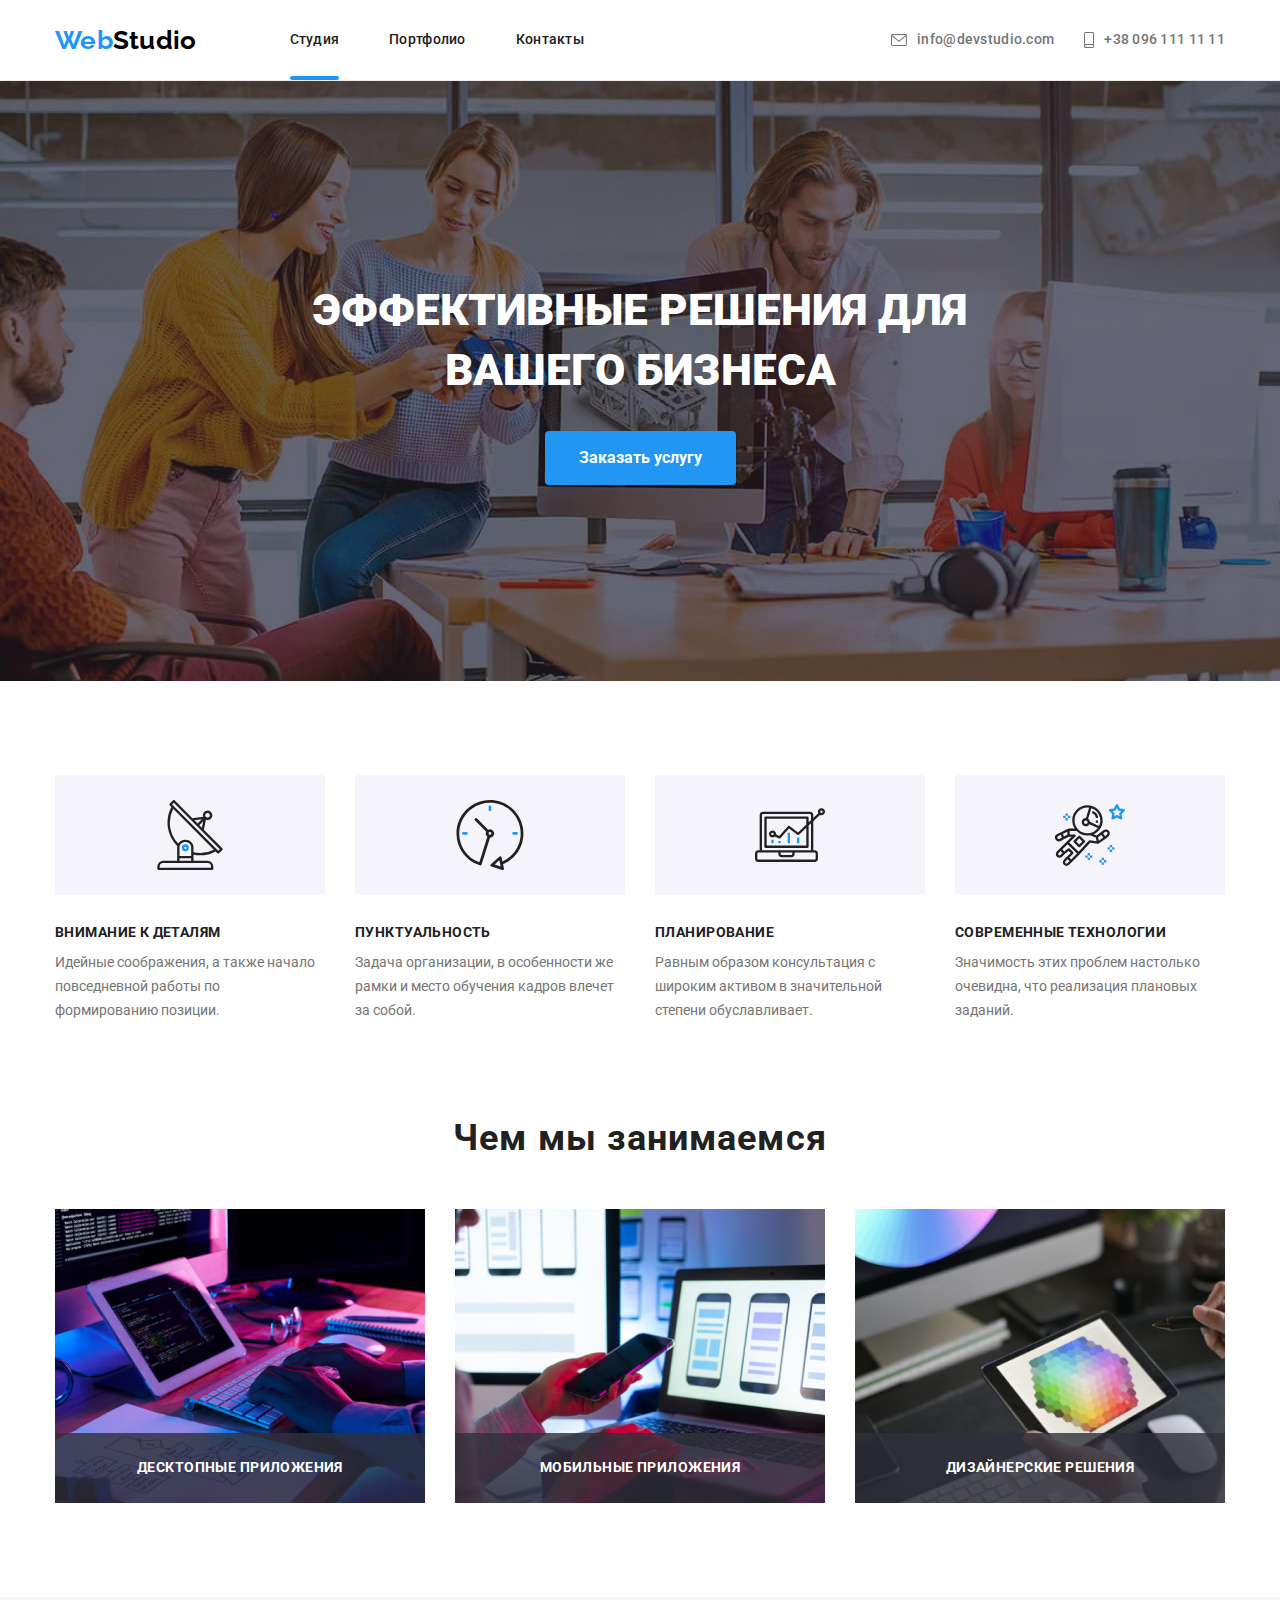
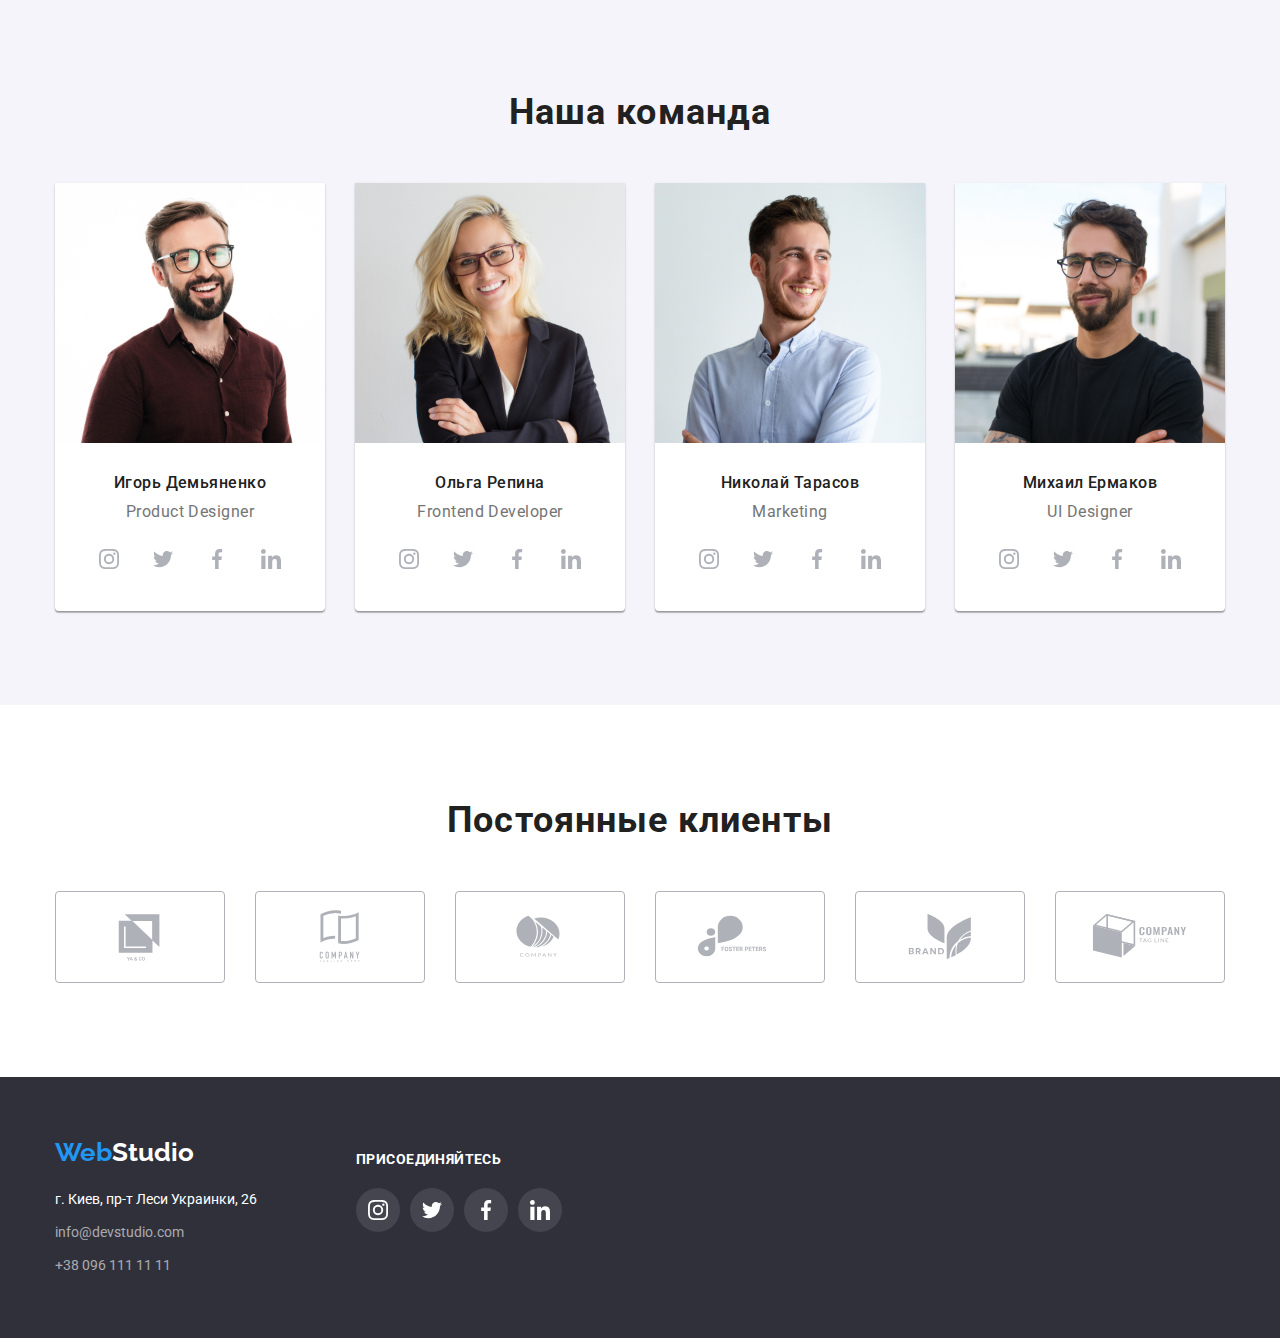
==== index.html @ 1ba69fd7 "add materiall" ====
<!DOCTYPE html>
<html lang="ru">

<head>
    <meta charset="UTF-8">
    <meta http-equiv="X-UA-Compatible" content="IE=edge">
    <meta name="viewport" content="width=device-width, initial-scale=1.0">
    <title>WebStudio</title>
    <link rel="preconnect" href="https://fonts.googleapis.com">
    <link rel="preconnect" href="https://fonts.gstatic.com" crossorigin>
    <link
        href="https://fonts.googleapis.com/css2?family=Raleway:wght@700&family=Roboto:wght@400;500;700;900&display=swap"
        rel="stylesheet">
    <link rel="stylesheet" href="https://cdnjs.cloudflare.com/ajax/libs/modern-normalize/1.1.0/modern-normalize.css"
        integrity="sha512-Y0MM+V6ymRKN2zStTqzQ227DWhhp4Mzdo6gnlRnuaNCbc+YN/ZH0sBCLTM4M0oSy9c9VKiCvd4Jk44aCLrNS5Q=="
        crossorigin="anonymous" referrerpolicy="no-referrer" />
    <link rel="stylesheet" href="./css/styles.css">
</head>

<body>


    <header class="head-site">
        <div class="head-cont container">
            <!-- section navigate -->
            <nav class="navigation">
                <a href="./index.html" lang="en" class="logo head-logo"><span class="web-logo">Web</span>Studio</a>
                <ul class="nav-list">
                    <li class="item "><a href="./index.html" class="nav-link current">Студия</a></li>
                    <li class="item"><a href="./portfolio.html" class="nav-link">Портфолио</a></li>
                    <li class="item"><a href="#" class="nav-link">Контакты</a></li>
                </ul>
            </nav>
            <ul class="connect">
                <li class="item">
                    <a href="mailto:info@devstudio.com" class="conn-link">
                        <svg class="i-email" width="16" height="12">
                            <use href="./images/icon.svg#icon-envelope"></use>
                        </svg>

                        info@devstudio.com
                    </a>
                </li>
                <li class="item">
                    <a href="tel:+380961111111" class="conn-link">
                        <svg class="i-smart" width="10" height="16">
                            <use href="./images/icon.svg#icon-smartphone"></use>
                        </svg>

                        +38 096 111 11 11
                    </a>
                </li>
            </ul>
        </div>
    </header>
    <main>
        <!-- section hero -->
        <section class="hero overlay section">
            <div class="container ">
                <h1 class="hero-title">Эффективные решения для вашего бизнеса</h1>
                <button type="button" class="primary-button  button" data-modal-open>Заказать услугу</button>
                <div class="backdrop is-hidden" data-modal>
                    <div class="modal">
                        <!-- <p>Lorem, ipsum dolor sit amet consectetur adipisicing elit. Saepe perspiciatis fugiat illo in
                            commodi at nesciunt, veniam beatae quod quo numquam enim minima tenetur accusantium debitis
                            nostrum laborum nobis maxime!</p> -->
                        <button data-modal-close class="closes">
                            <svg class="modal-close">
                                <use href="./images/icon.svg#close-modal"></use>
                            </svg>
                        </button>
                    </div>
                </div>

            </div>
        </section>
        <!-- section work principles -->
        <section class="about section">
            <div class="container">
                <h2 class="visually-hidden">Принципы работы</h2>
                <ul class="about-list">
                    <li class="about-item">
                        <div class="about-svg">
                            <svg width="70" height="70">
                                <use href="./images/icon.svg#icon-antenna-1"></use>
                            </svg>
                        </div>
                        <h3 class="about-title">Внимание к деталям</h3>
                        <p class="about-text">Идейные соображения, а также начало повседневной работы по формированию
                            позиции.</p>
                    </li>
                    <li class="about-item">
                        <div class="about-svg">
                            <svg width="70" height="70">
                                <use href="./images/icon.svg#icon-clock-1"></use>
                            </svg>
                        </div>
                        <h3 class="about-title">Пунктуальность</h3>
                        <p class="about-text">Задача организации, в особенности же рамки и место обучения кадров влечет
                            за
                            собой.</p>
                    </li>
                    <li class="about-item">
                        <div class="about-svg">
                            <svg width="70" height="70">
                                <use href="./images/icon.svg#icon-diagram-1"></use>
                            </svg>
                        </div>
                        <h3 class="about-title">Планирование</h3>
                        <p class="about-text">Равным образом консультация с широким активом в значительной степени
                            обуславливает.</p>
                    </li>
                    <li class="about-item">
                        <div class="about-svg">
                            <svg width="70" height="70">
                                <use href="./images/icon.svg#icon-astronaut-1"></use>
                            </svg>
                        </div>
                        <h3 class="about-title">Современные технологии</h3>
                        <p class="about-text">Значимость этих проблем настолько очевидна, что реализация плановых
                            заданий.
                        </p>
                    </li>
                </ul>
            </div>
        </section>
        <!-- section services -->
        <section class="service section">
            <div class="container">
                <h2 class="service-title title-section">Чем мы занимаемся</h2>
                <ul class="service-list">
                    <li class="service-item">
                        <div class="service-card">
                            <img src="./images/box1.jpg" width="370" alt="набор кода на планшете" />
                            <div class="position-servise-text">
                                <h3 class="servise-text">Десктопные приложения</h3>
                            </div>
                        </div>
                    </li>
                    <li class="service-item">
                        <div class="service-card">
                            <img src="./images/box2.jpg" width="370" alt="визуализация приложения на компьютере" />
                            <div class="position-servise-text">
                                <h3 class="servise-text">Мобильные приложения</h3>
                            </div>
                        </div>
                    </li>
                    <li class="service-item">
                        <div class="service-card">
                            <img src="./images/box3.jpg" width="370" alt="палитра цветов" />
                            <div class="position-servise-text">
                                <h3 class="servise-text">Дизайнерские решения</h3>
                            </div>
                        </div>
                    </li>
                </ul>
            </div>
        </section>
        <!-- section team -->
        <section class="team section">
            <div class="container">
                <h2 class="team-title title-section">Наша команда</h2>
                <ul class="team-list">
                    <li class="team-item">
                        <img src="./images/IgorDemianenko.jpg" width="270" alt="Игорь Демьяненко">
                        <div class="team-wraper">
                            <h3 class="team-name">Игорь Демьяненко</h3>
                            <p class="team-prof">Product Designer</p>
                            <ul class="team-icon">
                                <li class="icon-list">
                                    <a href="https://www.instagram.com" target="_blank" rel="noreferrer noopener"
                                        class="team-link">
                                        <svg class="team-social-icon" width="20" height="20">
                                            <use href="./images/icon.svg#icon-instagram-2"></use>
                                        </svg>
                                    </a>
                                </li>
                                <li class="icon-list">
                                    <a href="https://twitter.com" target="_blank" rel="noreferrer noopener"
                                        class="team-link">
                                        <svg class="team-social-icon" width="20" height="20">
                                            <use href="./images/icon.svg#icon-twitter-1"></use>
                                        </svg>
                                    </a>
                                </li>
                                <li class="icon-list"><a href="https://www.facebook.com/" target="_blank"
                                        rel="noreferrer noopener" class="team-link">
                                        <svg class="team-social-icon" width="20" height="20">
                                            <use href="./images/icon.svg#icon-facebook-1"></use>
                                        </svg>
                                    </a>
                                </li>
                                <li class="icon-list"><a href="https://linkedin.com" target="_blank"
                                        rel="noreferrer noopener" class="team-link">
                                        <svg class="team-social-icon" width="20" height="20">
                                            <use href="./images/icon.svg#icon-linkedin-1"></use>
                                        </svg>
                                    </a>
                                </li>
                            </ul>
                        </div>
                    </li>
                    <li class="team-item">
                        <img src="./images/OlgaRepina.jpg" width="270" alt="Ольга Репина">
                        <div class="team-wraper">
                            <h3 class="team-name">Ольга Репина</h3>
                            <p class="team-prof">Frontend Developer</p>
                            <ul class="team-icon">
                                <li class="icon-list">
                                    <a href="https://www.instagram.com" target="_blank" rel="noreferrer noopener"
                                        class="team-link">
                                        <svg class="team-social-icon" width="20" height="20">
                                            <use href="./images/icon.svg#icon-instagram-2"></use>
                                        </svg>
                                    </a>
                                </li>
                                <li class="icon-list">
                                    <a href="https://twitter.com" target="_blank" rel="noreferrer noopener"
                                        class="team-link">
                                        <svg class="team-social-icon" width="20" height="20">
                                            <use href="./images/icon.svg#icon-twitter-1"></use>
                                        </svg>
                                    </a>
                                </li>
                                <li class="icon-list"><a href="https://www.facebook.com/" target="_blank"
                                        rel="noreferrer noopener" class="team-link">
                                        <svg class="team-social-icon" width="20" height="20">
                                            <use href="./images/icon.svg#icon-facebook-1"></use>
                                        </svg>
                                    </a>
                                </li>
                                <li class="icon-list"><a href="https://linkedin.com" target="_blank"
                                        rel="noreferrer noopener" class="team-link">
                                        <svg class="team-social-icon" width="20" height="20">
                                            <use href="./images/icon.svg#icon-linkedin-1"></use>
                                        </svg>
                                    </a>
                                </li>
                            </ul>
                        </div>
                    </li>
                    <li class="team-item">
                        <img src="./images/NikolaiTarasov.jpg" width="270" alt="Николай Тарасов">
                        <div class="team-wraper">
                            <h3 class="team-name">Николай Тарасов</h3>
                            <p class="team-prof">Marketing</p>
                            <ul class="team-icon">
                                <li class="icon-list">
                                    <a href="https://www.instagram.com" target="_blank" rel="noreferrer noopener"
                                        class="team-link">
                                        <svg class="team-social-icon" width="20" height="20">
                                            <use href="./images/icon.svg#icon-instagram-2"></use>
                                        </svg>
                                    </a>
                                </li>
                                <li class="icon-list">
                                    <a href="https://twitter.com" target="_blank" rel="noreferrer noopener"
                                        class="team-link">
                                        <svg class="team-social-icon" width="20" height="20">
                                            <use href="./images/icon.svg#icon-twitter-1"></use>
                                        </svg>
                                    </a>
                                </li>
                                <li class="icon-list"><a href="https://www.facebook.com/" target="_blank"
                                        rel="noreferrer noopener" class="team-link">
                                        <svg class="team-social-icon" width="20" height="20">
                                            <use href="./images/icon.svg#icon-facebook-1"></use>
                                        </svg>
                                    </a>
                                </li>
                                <li class="icon-list"><a href="https://linkedin.com" target="_blank"
                                        rel="noreferrer noopener" class="team-link">
                                        <svg class="team-social-icon" width="20" height="20">
                                            <use href="./images/icon.svg#icon-linkedin-1"></use>
                                        </svg>
                                    </a>
                                </li>
                            </ul>
                        </div>
                    </li>
                    <li class="team-item">
                        <img src="./images/MixailErmacov.jpg" width="270" alt="Михаил Ермаков">
                        <div class="team-wraper">
                            <h3 class="team-name">Михаил Ермаков</h3>
                            <p class="team-prof">UI Designer</p>
                            <ul class="team-icon">
                                <li class="icon-list">
                                    <a href="https://www.instagram.com" target="_blank" rel="noreferrer noopener"
                                        class="team-link">
                                        <svg class="team-social-icon" width="20" height="20">
                                            <use href="./images/icon.svg#icon-instagram-2"></use>
                                        </svg>
                                    </a>
                                </li>
                                <li class="icon-list">
                                    <a href="https://twitter.com" target="_blank" rel="noreferrer noopener"
                                        class="team-link">
                                        <svg class="team-social-icon" width="20" height="20">
                                            <use href="./images/icon.svg#icon-twitter-1"></use>
                                        </svg>
                                    </a>
                                </li>
                                <li class="icon-list">
                                    <a href="https://www.facebook.com/" target="_blank" rel="noreferrer noopener"
                                        class="team-link">
                                        <svg class="team-social-icon" width="20" height="20">
                                            <use href="./images/icon.svg#icon-facebook-1"></use>
                                        </svg>
                                    </a>
                                </li>
                                <li class="icon-list">
                                    <a href="https://linkedin.com" target="_blank" rel="noreferrer noopener"
                                        class="team-link">
                                        <svg class="team-social-icon" width="20" height="20">
                                            <use href="./images/icon.svg#icon-linkedin-1"></use>
                                        </svg>
                                    </a>
                                </li>
                            </ul>
                        </div>
                    </li>
                </ul>
            </div>
        </section>
        <!-- section Regular customers -->
        <section class="customers section">
            <div class="container">
                <h2 class="customers-title title-section">Постоянные клиенты</h2>
                <ul class="customers-list">
                    <li class="customers-item">
                        <a href="#" class="customers-link">
                            <svg class="customers-svg">
                                <use href="./images/icon.svg#icon-Logo1"></use>
                            </svg>
                        </a>
                    </li>
                    <li class="customers-item">
                        <a href="#" class="customers-link">
                            <svg class="customers-svg">
                                <use href="./images/icon.svg#icon-Logo2"></use>
                            </svg>
                        </a>
                    </li>
                    <li class="customers-item">
                        <a href="#" class="customers-link">
                            <svg class="customers-svg">
                                <use href="./images/icon.svg#icon-Logo3"></use>
                            </svg>
                        </a>
                    </li>
                    <li class="customers-item">
                        <a href="#" class="customers-link">
                            <svg class="customers-svg">
                                <use href="./images/icon.svg#icon-Logo4"></use>
                            </svg>
                        </a>
                    </li>
                    <li class="customers-item">
                        <a href="#" class="customers-link">
                            <svg class="customers-svg">
                                <use href="./images/icon.svg#icon-Logo5"></use>
                            </svg>
                        </a>
                    </li>
                    <li class="customers-item">
                        <a href="#" class="customers-link">
                            <!-- <svg class="customers-svg" width="106" heigth="60"> -->
                            <svg class="customers-svg">
                                <use href="./images/icon.svg#icon-Logo6"></use>
                            </svg>
                        </a>
                    </li>
                </ul>
            </div>
        </section>
    </main>
    <footer class="footer">
        <div class="container">
            <!-- section contacts -->
            <div class="primary-fsection">
                <a href="./index.html" lang="en" class="logo footer-logo"><span class="web-logo">Web</span>Studio</a>
                <address class="address">
                    <ul class="footer-list">
                        <li class="footer-item">
                            <a href="https://goo.gl/maps/28opbv9EyFsikmQ97" target="_blank" rel="noreferrer noopener"
                                class="footer-contacts "><span class="address-color">г. Киев,
                                    пр-т Леси Украинки, 26</span></a>
                        </li>
                        <li class="footer-item">
                            <a href="mailto:info@devstudio.com" class="footer-contacts">info@devstudio.com</a>
                        </li>
                        <li class="footer-item">
                            <a href="tel:+380961111111" class="footer-contacts">+38 096 111 11 11</a>
                        </li>
                    </ul>
                </address>
            </div>
            <div class="second-fsection">
                <h2 class="footer-title">присоединяйтесь</h2>
                <ul class="footer-social">
                    <li class="fsocial-list">
                        <a href="https://www.instagram.com" target="_blank" rel="noreferrer noopener"
                            class="fsocial-link">
                            <svg class="fsocial-icon" width="20" height="20">
                                <use href="./images/icon.svg#icon-instagram-2"></use>
                            </svg>
                        </a>
                    </li>
                    <li class="fsocial-list">
                        <a href="https://twitter.com" target="_blank" rel="noreferrer noopener" class="fsocial-link">
                            <svg class="fsocial-icon" width="20" height="20">
                                <use href="./images/icon.svg#icon-twitter-1"></use>
                            </svg>
                        </a>
                    </li>
                    <li class="fsocial-list">
                        <a href="https://www.facebook.com/" target="_blank" rel="noreferrer noopener"
                            class="fsocial-link">
                            <svg class="fsocial-icon" width="20" height="20">
                                <use href="./images/icon.svg#icon-facebook-1"></use>
                            </svg>
                        </a>
                    </li>
                    <li class="fsocial-list">
                        <a href="https://linkedin.com" target="_blank" rel="noreferrer noopener" class="fsocial-link">
                            <svg class="fsocial-icon" width="20" height="20">
                                <use href="./images/icon.svg#icon-linkedin-1"></use>
                            </svg>
                        </a>
                    </li>
                </ul>
            </div>
        </div>
    </footer>
    <script src="./js/modal.js"></script>
</body>

</html>
---- css/styles.css ----
:root {
  --logo-text-font: 'Raleway', sans-serif;
  --primary-font: 'Roboto', sans-serif;

  --primary-letter-spacing: 0.03em;

  --portfolio-bgc-hover: rgba(33, 150, 243, 0.9);
  --nohover-navlink-color: #212121;
  --hover-cont-link: #2196f3;
  --primary-text-color: #757575;
  --communication-color: rgba(255, 255, 255, 0.6);
  --button-text-color: #ffffff;
  --title-text-color: #212121;
  --accent-bg-color: #ffffff;
  --hero-bg-color: #c4c4c4;

  --team-section-bgcolor: #f5f4fa;
  --team-social-link: #afb1b8;
  --team-social-link-hover: #ffffff;
  --team-soc-bg-hover: #2196f3;

  --customers-color: #afb1b8;
  --customers-hover-color: #2196f3;

  --footer-title: #ffffff;
  --fsocial-icon-color: #ffffff;
  --fsocial-link-hover: #2196f3;
  --text-color-white: #ffffff;

  --backdrop-bgc: rgba(0, 0, 0, 0.2);
  --white-bgc: #ffffff;

  --card-set-gap: 30px;

  --animation-transition: 250ms cubic-bezier(0.4, 0, 0.2, 1);
}
/* Глобальные стили */
h1,
h2,
h3,
h4,
h5,
h6,
p,
ul {
  margin: 0;
  padding: 0;
}
img {
  display: block;
  max-width: 100%;
}
body {
  background-color: var(--accent-bg-color);
  font-family: var(--primary-font);
  color: var(--primary-text-color);
}
a {
  text-decoration: none;
}
li {
  list-style: none;
}
.title-section {
  font-weight: 700;
  font-size: 36px;
  line-height: 1.17;
  text-align: center;
  letter-spacing: var(--primary-letter-spacing);
}
.button {
  font-family: inherit;
  cursor: pointer;
  border-color: transparent;
  border-radius: 4px;
}
.container {
  width: 1200px;
  margin: 0 auto;

  padding-left: 15px;
  padding-right: 15px;
}
.section {
  padding-top: 94px;
  padding-bottom: 94px;
}
/* :hover,
:focus {
  transition: var(--animation-transition);
} */

/* Скрытый заголовок h2 */
.visually-hidden {
  position: absolute;
  width: 1px;
  height: 1px;
  margin: -1px;
  border: 0;
  padding: 0;

  white-space: nowrap;
  clip-path: inset(100%);
  clip: rect(0 0 0 0);
  overflow: hidden;
}
/* Подсвечивание текущей страницы */
.current:visited {
  color: var(--hover-cont-link);
}

/* Стили шапки */
.head-site {
  font-weight: 500;
  font-size: 14px;
  line-height: 1.14;
  letter-spacing: 0.02em;
  border-bottom: 1px solid #ececec;
}
.head-cont {
  min-height: 80px;
  display: flex;
  justify-content: space-between;
  align-items: center;
}
/* Лого */
.logo {
  font-family: var(--logo-text-font);
  font-weight: 700;
  font-size: 26px;
  line-height: 1.19;
}
.web-logo {
  color: #2196f3;
}
.head-logo {
  color: #000000;
}
.footer-logo {
  color: #ffffff;
}
/* Секция навигации */
.navigation {
  display: flex;
  align-items: center;
}
.nav-list {
  display: flex;
  margin-left: 93px;
}
.nav-list .item + .item {
  margin-left: 50px;
}

.nav-link {
  display: block;
  padding-top: 32px;
  padding-bottom: 32px;
  font-weight: 500;
  font-size: 14px;
  line-height: 1.14;
  letter-spacing: 0.02em;
  color: var(--nohover-navlink-color);
  transition: color var(--animation-transition);
}

.nav-link:hover,
.nav-link:focus {
  color: var(--hover-cont-link);
  transition: color var(--animation-transition);
}
.item {
  position: relative;
}
.nav-link.current::after {
  position: absolute;
  content: '';
  display: block;
  left: 0;
  bottom: 0;
  width: 100%;
  height: 4px;
  background-color: var(--hover-cont-link);
  border-radius: 2px;
}
/* Обратная связь с разработчиками */
.connect {
  display: flex;
}
.connect .item + .item {
  margin-left: 30px;
}
.conn-link {
  display: flex;
  align-items: center;
  padding-top: 32px;
  padding-bottom: 32px;
  color: var(--primary-text-color);
  transition: color var(--animation-transition);
}
.conn-link:hover,
.conn-link:focus {
  color: var(--hover-cont-link);
  transition: color var(--animation-transition);
}
.i-email,
.i-smart {
  fill: currentColor;
  margin-right: 10px;
}
/* Секция подвал сайта */
.footer {
  background-color: #2f303a;
  padding-top: 60px;
  padding-bottom: 60px;
}
.footer .container {
  display: flex;
}
.address {
  font-style: normal;
  font-size: 14px;
  line-height: 1.71;
  color: #ffffff;
  margin-top: 20px;
}
.address-color {
  color: #ffffff;
}
.footer-item + .footer-item {
  margin-top: 9px;
}
.footer-contacts {
  color: var(--communication-color);
  transition: color var(--animation-transition);
}
.footer-contacts:hover,
.footer-contacts:focus {
  color: var(--hover-cont-link);
  transition: color var(--animation-transition);
}
.address-color:hover,
.address-color:focus {
  color: var(--hover-cont-link);
  transition: color var(--animation-transition);
}
.primary-fsection {
  min-width: 231px;
}
.second-fsection {
  margin-left: 70px;
  padding-top: 15px;
}
.footer-title {
  font-family: var(--primary-font);
  font-weight: 700;
  font-size: 14px;
  line-height: 1.14;
  letter-spacing: var(--primary-letter-spacing);
  text-transform: uppercase;
  color: var(--footer-title);
  margin-bottom: 20px;
}

.footer-social {
  display: flex;
}
.fsocial-list:nth-child(n + 2) {
  margin-left: 10px;
}
.fsocial-link {
  display: flex;
  align-items: center;
  justify-content: center;
  width: 44px;
  height: 44px;
  border-radius: 50%;
  background: rgba(255, 255, 255, 0.1);
  transition: background var(--animation-transition);
}
.fsocial-icon {
  fill: var(--fsocial-icon-color);
}
.fsocial-link:hover,
.fsocial-link:focus {
  background: var(--fsocial-link-hover);
  transition: background var(--animation-transition);
}
/* Модальное окно */
.hero.overlay {
  position: relative;
}
.backdrop {
  position: fixed;
  left: 0;
  top: 0;
  width: 100%;
  height: 100%;
  transition: opacity var(--animation-transition), visibility var(--animation-transition);
  background: var(--backdrop-bgc);
}
.is-hidden {
  visibility: hidden;
  opacity: 0;
  pointer-events: none;
}
.modal {
  position: absolute;
  top: 50%;
  left: 50%;
  transform: translate(-50%, -50%);
  width: 528px;
  height: 581px;
  background: var(--white-bgc);
  box-shadow: 0px 1px 3px rgba(0, 0, 0, 0.12), 0px 1px 1px rgba(0, 0, 0, 0.14),
    0px 2px 1px rgba(0, 0, 0, 0.2);
  border-radius: 4px;
}
.closes {
  position: absolute;
  top: 8px;
  right: 8px;
  display: flex;
  align-items: center;
  justify-content: center;
  width: 30px;
  height: 30px;
  border: 1px solid rgba(0, 0, 0, 0.1);
  border-radius: 50%;
  background: transparent;
  cursor: pointer;
}
.modal-close {
  height: 11px;
  width: 11px;
}

/* Стили отдельных страниц */
/* Секция страницы WebStudio */
/* Секция hero с заказом услуг */
.hero {
  margin: 0 auto;
  max-height: 600px;
  max-width: 1600px;
  padding-top: 200px;
  padding-bottom: 200px;
}
.hero.overlay {
  background-position: center;
  background-size: cover;
  background-repeat: no-repeat;
  background-image: linear-gradient(to right, rgba(47, 48, 58, 0.4), rgba(47, 48, 58, 0.4)),
    url(../images/Hero.jpg);
  background-color: var(--hero-bg-color);
}
.hero .container {
  width: 696px;
  text-align: center;
}

.hero-title {
  text-transform: uppercase;
  font-weight: 900;
  font-size: 44px;
  line-height: 1.36;
  color: #ffffff;
  text-align: center;
}
.primary-button {
  padding: 10px 32px;
  margin-left: auto;
  margin-right: auto;
  margin-top: 30px;
  background: #2196f3;
  font-weight: 700;
  font-size: 16px;
  line-height: 1.9;
  color: var(--button-text-color);
  box-shadow: 0px 3px 1px rgba(0, 0, 0, 0.1), 0px 1px 2px rgba(0, 0, 0, 0.08),
    0px 2px 2px rgba(0, 0, 0, 0.12);
  transition: background var(--animation-transition);
}
.primary-button:hover,
.primary-button:focus {
  background: #188ce8;
  transition: background var(--animation-transition);
}

/* Секция как мы работаем*/
.about.section {
  padding-bottom: 0px;
}
.about-list {
  display: flex;
}
.about-item {
  width: 270px;
}
.about-item + .about-item {
  margin-left: 30px;
}
.about-svg {
  display: flex;
  min-width: 270px;
  min-height: 120px;
  justify-content: center;
  align-items: center;
  background-color: #f5f4fa;
  margin-bottom: 30px;
}
.about-title {
  font-weight: 700;
  font-size: 14px;
  line-height: 1.14;
  letter-spacing: var(--primary-letter-spacing);
  text-transform: uppercase;
  color: var(--title-text-color);
  margin-bottom: 10px;
}
.about-text {
  font-size: 14px;
  line-height: 1.71;
}
/* Секция Чем Мы занимаемся */
/* .service .container {
  text-align: center;
} */
.service-title {
  color: var(--title-text-color);
  margin-bottom: 50px;
}
.service-list {
  display: flex;
}
.service-item + .service-item {
  margin-left: 30px;
}
.service-card {
  position: relative;
}
.position-servise-text {
  position: absolute;
  left: 0;
  bottom: 0;

  display: flex;
  width: 100%;
  padding-top: 27px;
  padding-bottom: 27px;
  justify-content: center;
  align-items: center;
  color: #ffffff;
  background-color: rgba(47, 48, 58, 0.8);
}
.servise-text {
  font-weight: 700;
  font-size: 14px;
  line-height: 1.14;
  text-align: center;
  letter-spacing: var(--primary-letter-spacing);
  text-transform: uppercase;
}
/* Секция Наша команда */
.team {
  text-align: center;
  background-color: var(--team-section-bgcolor);
}
.team-title {
  margin-bottom: 50px;
  color: var(--title-text-color);
}
.team-list {
  display: flex;
}
.team-item {
  background: #ffffff;
  box-shadow: 0px 1px 3px rgba(0, 0, 0, 0.12), 0px 1px 1px rgba(0, 0, 0, 0.14),
    0px 2px 1px rgba(0, 0, 0, 0.2);
  border-radius: 0px 0px 4px 4px;
}
.team-item + .team-item {
  margin-left: 30px;
}
.team-wraper {
  padding-top: 30px;
  padding-bottom: 30px;
}
.team-name {
  font-weight: 500;
  font-size: 16px;
  line-height: 1.19;
  letter-spacing: var(--primary-letter-spacing);
  color: var(--title-text-color);
}
.team-prof {
  font-size: 16px;
  line-height: 1.19;
  text-align: center;
  letter-spacing: var(--primary-letter-spacing);
  margin-top: 10px;
}
/* Team social link */
.team-icon {
  display: flex;
  justify-content: center;
  margin-top: 16px;
}

.icon-list:nth-child(n + 2) {
  margin-left: 10px;
}

.team-link {
  display: flex;
  align-items: center;
  justify-content: center;
  width: 44px;
  height: 44px;
  border-radius: 50%;
  color: var(--team-social-link);
  transition: color var(--animation-transition), background var(--animation-transition);
}

.team-link:hover,
.team-link:focus {
  background-color: var(--team-soc-bg-hover);
  color: var(--team-social-link-hover);
  transition: color var(--animation-transition), background var(--animation-transition);
}
.team-social-icon {
  fill: currentColor;
}
/* секция Постоянные клиенты */
.customers-title {
  margin-bottom: 50px;
  color: var(--title-text-color);
}
.customers-list {
  display: flex;
}
/* .customers-item {

} */
.customers-item:nth-child(n + 2) {
  margin-left: var(--card-set-gap);
}
.customers-link {
  display: flex;
  align-items: center;
  justify-content: center;
  width: 170px;
  height: 92px;
  border: 1px solid var(--customers-color);
  border-radius: 4px;
  color: var(--customers-color);
  transition: color var(--animation-transition), border var(--animation-transition);
}

.customers-link:hover,
.customers-link:focus {
  border: 1px solid var(--customers-hover-color);
  color: var(--customers-hover-color);
  transition: color var(--animation-transition), border var(--animation-transition);
}
.customers-svg {
  width: 106px;
  height: 60px;
  fill: currentColor;
}

/* Секция страницы Portfolio */
/* Основной контент страницы */
/* Навигация по проектам */

.filter {
  display: flex;
  align-items: center;
  justify-content: center;
  margin-bottom: 50px;
}
.filter-item + .filter-item {
  margin-left: 8px;
}

.filter-button {
  font-weight: 500;
  font-size: 16px;
  line-height: 1.63;
  text-align: center;
  letter-spacing: var(--primary-letter-spacing);
  color: var(--title-text-color);
  background-color: #f5f4fa;
  padding: 6px 22px;
  transition: box-shadow var(--animation-transition), background-color var(--animation-transition),
    color var(--animation-transition);
}
.btn-current {
  color: var(--button-text-color);
  background-color: #2196f3;
}
.filter-button:hover,
.filter-button:focus {
  color: var(--button-text-color);
  background-color: #2196f3;
  box-shadow: 0px 3px 1px rgba(0, 0, 0, 0.1), 0px 1px 2px rgba(0, 0, 0, 0.08),
    0px 2px 2px rgba(0, 0, 0, 0.12);
  transition: box-shadow var(--animation-transition), background-color var(--animation-transition),
    color var(--animation-transition);
}
/* Секция Наши проекты */
.port-list {
  display: flex;
  flex-wrap: wrap;
  margin-left: calc(-1 * var(--card-set-gap));
  margin-bottom: calc(-1 * var(--card-set-gap));
}
.port-link {
  margin-left: var(--card-set-gap);
  margin-bottom: var(--card-set-gap);
  flex-basis: calc(100% / 3 - var(--card-set-gap));
  cursor: pointer;

  display: block;
  transition: box-shadow var(--animation-transition);
}
.port-link:hover,
.port-link:focus {
  box-shadow: 0px 1px 1px rgba(0, 0, 0, 0.12), 0px 4px 4px rgba(0, 0, 0, 0.06),
    1px 4px 6px rgba(0, 0, 0, 0.16);
  transition: box-shadow var(--animation-transition);
}

.port-title {
  font-weight: 700;
  font-size: 18px;
  line-height: 2;
  letter-spacing: 0.06em;
  color: var(--title-text-color);
}
.port-text {
  margin-top: 4px;
  font-size: 16px;
  line-height: 1.88;
  letter-spacing: var(--primary-letter-spacing);
  color: var(--primary-text-color);
}
.port-wraper {
  border-right: 1px solid #eeeeee;
  border-bottom: 1px solid #eeeeee;
  border-left: 1px solid #eeeeee;
  padding: 20px 24px;
}
.port-link:hover .port-text-item,
.port-link:focus .port-text-item {
  opacity: 1;
  transform: translateY(0);
}
.port-text-position {
  position: relative;
  overflow: hidden;
}
.port-text-item {
  display: block;
  width: 100%;
  height: 100%;
  overflow: auto;
  padding-top: 63px;
  padding-right: 24px;
  padding-bottom: 63px;
  padding-left: 24px;

  position: absolute;
  top: 0;
  left: 0;
  transform: translateY(100%);
  transition: transform var(--animation-transition), opacity var(--animation-transition);

  background-color: var(--portfolio-bgc-hover);
  font-size: 18px;
  line-height: 1.56;
  letter-spacing: var(--primary-letter-spacing);
  color: var(--text-color-white);
  opacity: 0;
}
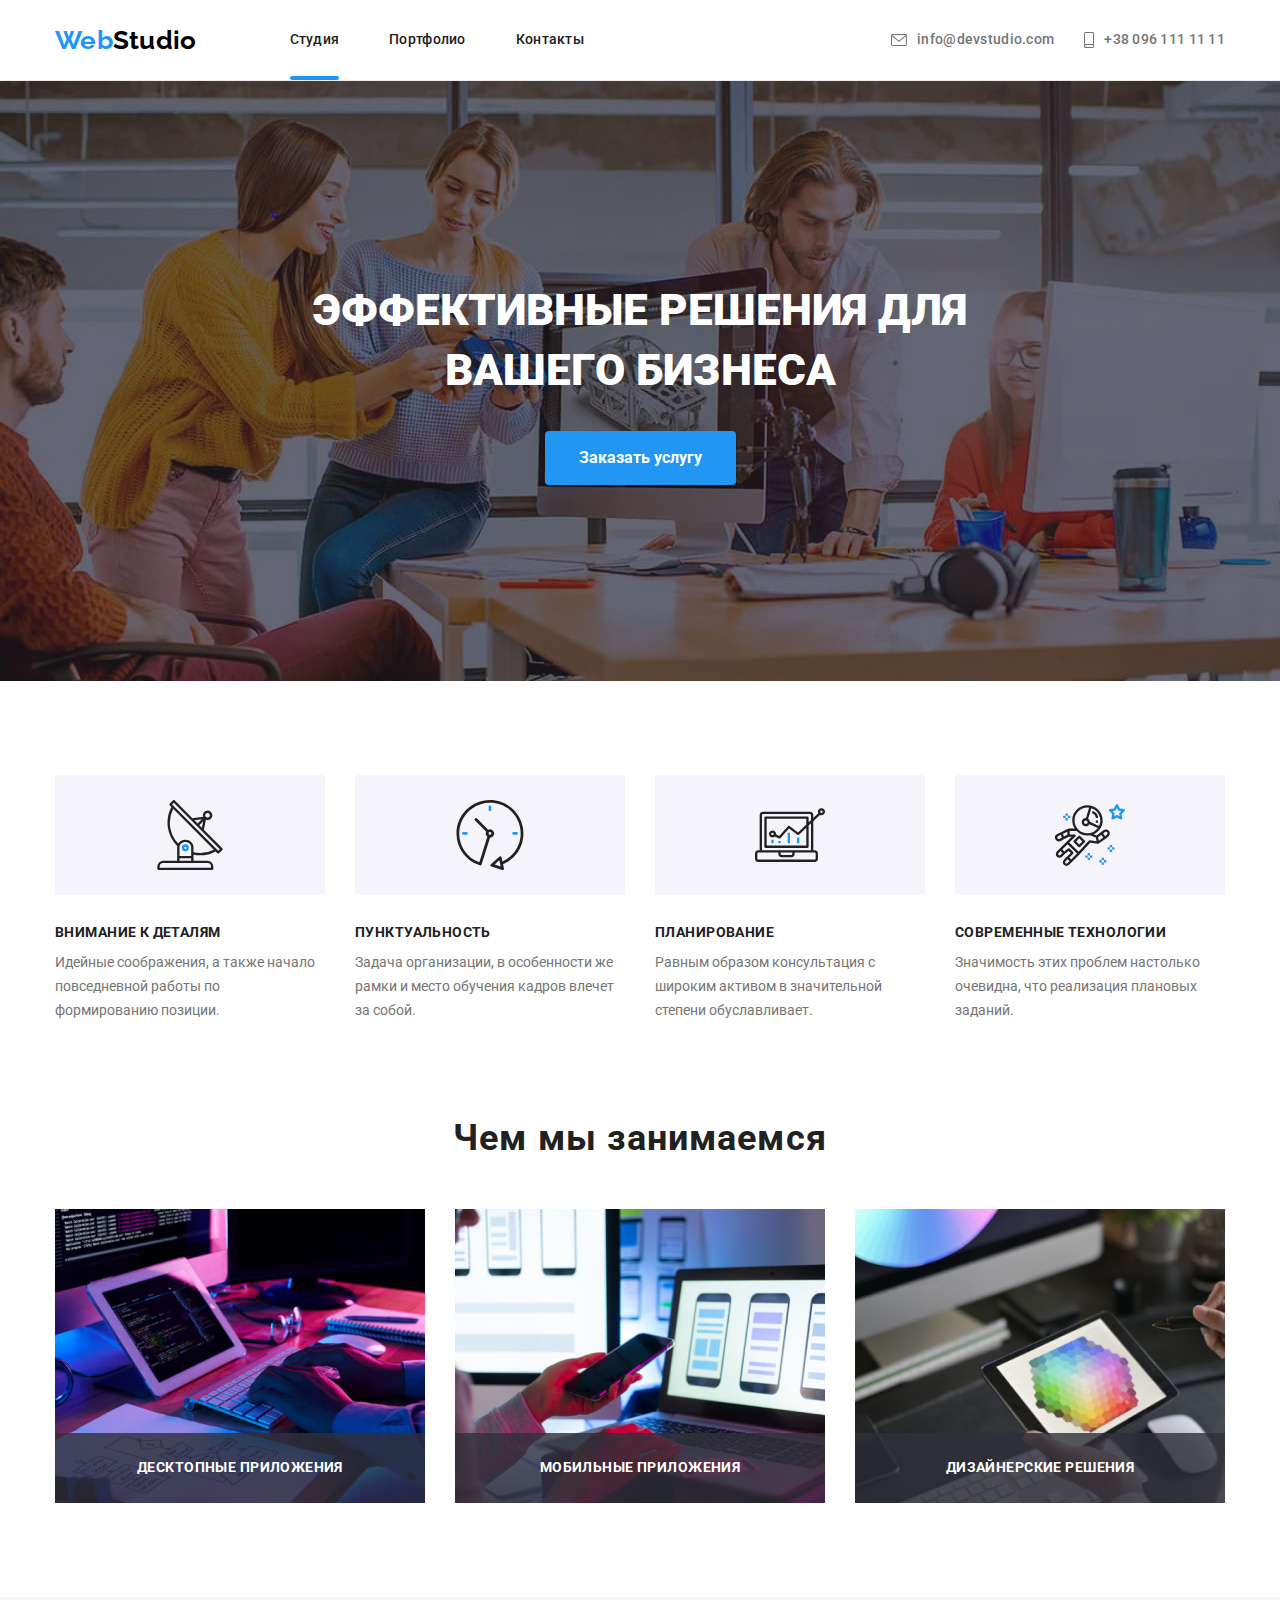
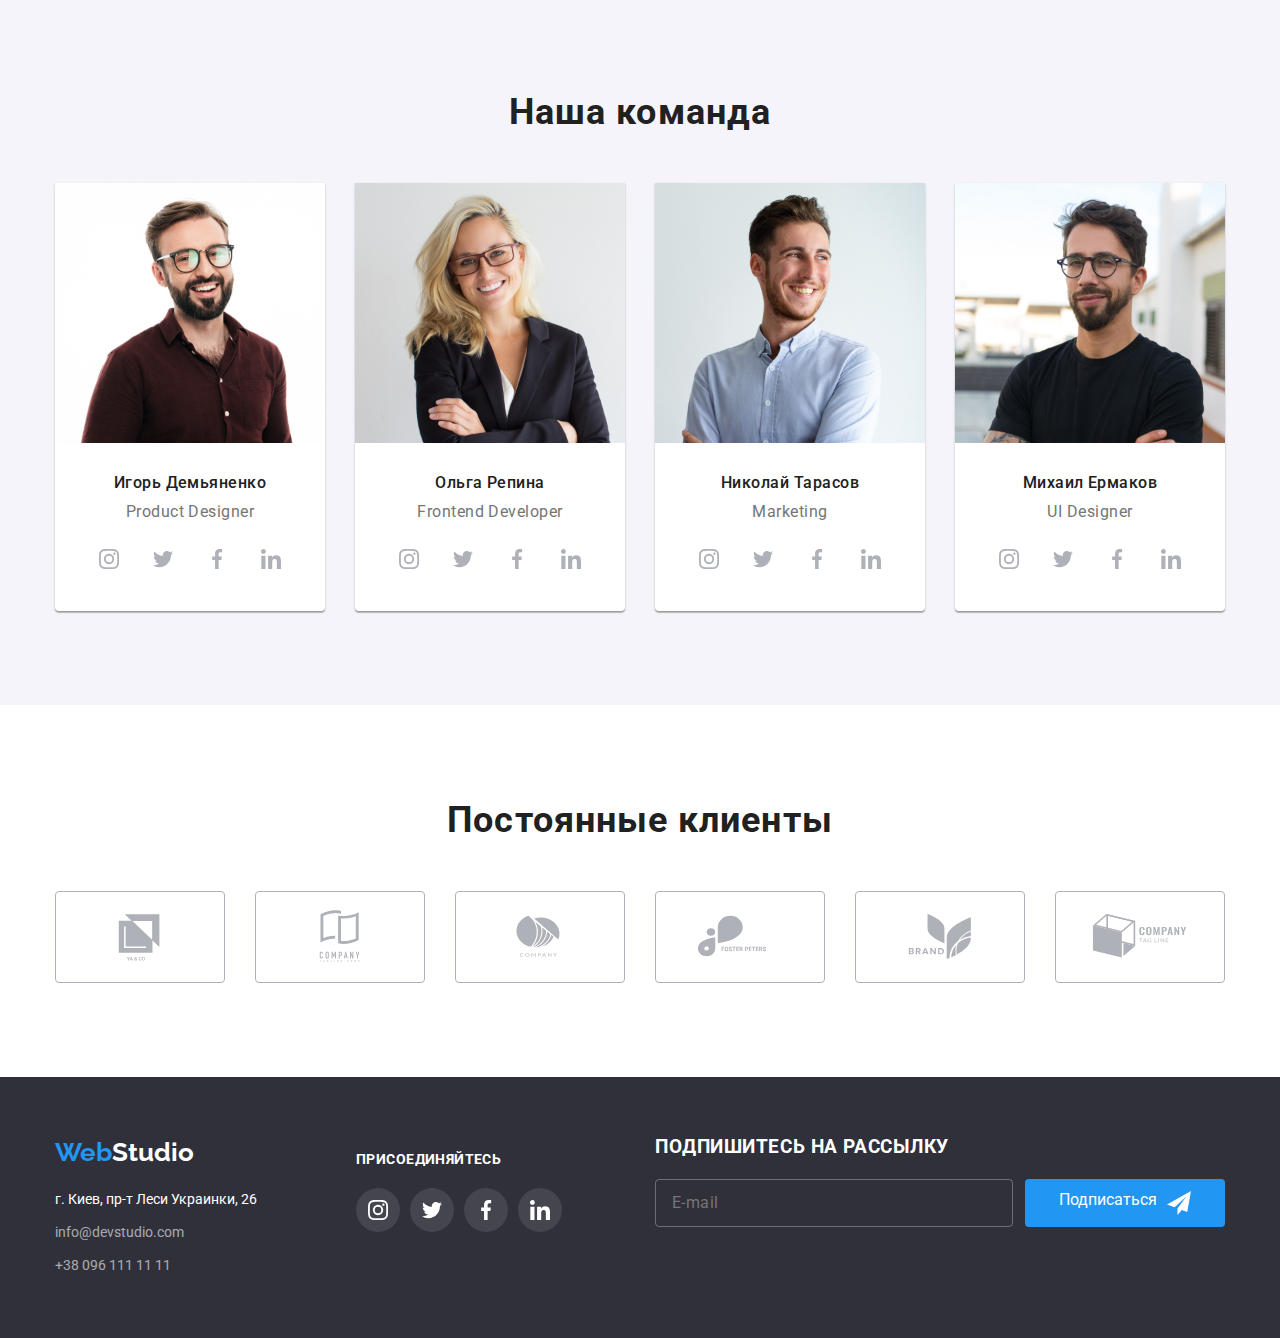
==== commit 22369659: "add form" ====
--- a/index.html
+++ b/index.html
@@ -59,16 +59,58 @@
             <div class="container ">
                 <h1 class="hero-title">Эффективные решения для вашего бизнеса</h1>
                 <button type="button" class="primary-button  button" data-modal-open>Заказать услугу</button>
+                <!-- Модальное окно -->
+                <!-- Модальное окно -->
                 <div class="backdrop is-hidden" data-modal>
-                    <div class="modal">
-                        <!-- <p>Lorem, ipsum dolor sit amet consectetur adipisicing elit. Saepe perspiciatis fugiat illo in
-                            commodi at nesciunt, veniam beatae quod quo numquam enim minima tenetur accusantium debitis
-                            nostrum laborum nobis maxime!</p> -->
-                        <button data-modal-close class="closes">
-                            <svg class="modal-close">
+                    <div class="modal-order">
+                        <button type="button" class="btn-close-modal" data-modal-close>
+                            <svg class="modal-icon" width="11" height="11">
                                 <use href="./images/icon.svg#close-modal"></use>
                             </svg>
                         </button>
+                        <!-- Форма модального окна -->
+                        <form class="form-modal-order">
+                            <h3 class="title-form">Оставьте свои данные, мы вам перезвоним</h3>
+
+                            <label for="name-order" class="name-input-order">Имя</label>
+                            <label class="form-field">
+                                <input type="text" class="input-form-order" name="name-order" id="name-order" />
+                                <svg class="svg-form" width="18" height="18">
+                                    <use href="./images/icon.svg#person-modal-form"></use>
+                                </svg>
+                            </label>
+
+                            <label for="tel-order" class="name-input-order">Телефон</label>
+                            <label class="form-field">
+                                <input type="tel" name="tel-order" id="tel-order" class="input-form-order" />
+                                <svg class="svg-form" width="18" height="18">
+                                    <use href="./images/icon.svg#phone-modal-form"></use>
+                                </svg>
+                            </label>
+
+                            <label for="email-order" class="name-input-order">Почта</label>
+                            <label class="form-field">
+                                <input type="email" name="email-order" id="email-order" class="input-form-order" />
+                                <svg class="svg-form" width="18" height="18">
+                                    <use href="./images/icon.svg#email-modal-form"></use>
+                                </svg>
+                            </label>
+
+                            <div class="comment-box">
+                                <label for="comments-order" class="name-input-order">Комментарий</label>
+                                <textarea name="comments-order" id="comments-order" rows="5" placeholder="Введите текст"
+                                    class="input-form-order"></textarea>
+                            </div>
+                            <!-- Checkbox Договора соглашения -->
+                            <label class="text-checkbox-order">
+                                <input class="checkbox-policy" type="checkbox" name="policy" value="policy" />
+                                <span class="svg-checkbox"></span>
+                                Соглашаюсь с рассылкой и принимаю
+                                <a href="" class="link-policy"> Условия договора </a>
+                            </label>
+
+                            <button type="submit" class="button btn-modal-form-order">Отправить</button>
+                        </form>
                     </div>
                 </div>
 
@@ -430,6 +472,20 @@
                     </li>
                 </ul>
             </div>
+            <div class="container-subscription">
+                <h3 class="form-title">Подпишитесь на рассылку</h3>
+                <form class="footer-form">
+                    <input type="email" name="email" autocomplete="on" placeholder="E-mail"
+                        class="footer-email-input" />
+
+                    <button type="submit" class="button footer-btn-subscrib">
+                        Подписаться
+                        <svg class="icon-subscribe" width="24" height="24">
+                            <use href="./images/icon.svg#icon-subscribe"></use>
+                        </svg>
+                    </button>
+                </form>
+            </div>
         </div>
     </footer>
     <script src="./js/modal.js"></script>
--- a/css/styles.css
+++ b/css/styles.css
@@ -26,9 +26,14 @@
   --fsocial-icon-color: #ffffff;
   --fsocial-link-hover: #2196f3;
   --text-color-white: #ffffff;
+  --social-link-fill: #ffffff;
 
   --backdrop-bgc: rgba(0, 0, 0, 0.2);
   --white-bgc: #ffffff;
+  --blue-bgc: #2196f3;
+
+  --form-order-focus-fill: #2196f3;
+  --border-form-color: #2196f3;
 
   --card-set-gap: 30px;
 
@@ -73,6 +78,8 @@
   cursor: pointer;
   border-color: transparent;
   border-radius: 4px;
+  color: var(--button-text-color);
+  background-color: var(--blue-bgc);
 }
 .container {
   width: 1200px;
@@ -167,7 +174,6 @@
 .nav-link:hover,
 .nav-link:focus {
   color: var(--hover-cont-link);
-  transition: color var(--animation-transition);
 }
 .item {
   position: relative;
@@ -201,7 +207,6 @@
 .conn-link:hover,
 .conn-link:focus {
   color: var(--hover-cont-link);
-  transition: color var(--animation-transition);
 }
 .i-email,
 .i-smart {
@@ -226,6 +231,7 @@
 }
 .address-color {
   color: #ffffff;
+  transition: color var(--animation-transition);
 }
 .footer-item + .footer-item {
   margin-top: 9px;
@@ -237,12 +243,10 @@
 .footer-contacts:hover,
 .footer-contacts:focus {
   color: var(--hover-cont-link);
-  transition: color var(--animation-transition);
 }
 .address-color:hover,
 .address-color:focus {
   color: var(--hover-cont-link);
-  transition: color var(--animation-transition);
 }
 .primary-fsection {
   min-width: 231px;
@@ -284,58 +288,278 @@
 .fsocial-link:hover,
 .fsocial-link:focus {
   background: var(--fsocial-link-hover);
-  transition: background var(--animation-transition);
-}
-/* Модальное окно */
-.hero.overlay {
-  position: relative;
-}
+}
+
+/* Footer Форма подписки */
+/* Footer Форма подписки */
+.container-subscription {
+  margin-left: 93px;
+}
+.form-title {
+  margin-bottom: 20px;
+
+  text-transform: uppercase;
+  letter-spacing: var(--primary-letter-spacing);
+  color: var(--text-color-white);
+}
+.footer-form {
+  display: flex;
+}
+.footer-email-input {
+  font-weight: 400;
+  font-size: 16px;
+  line-height: 1.25;
+
+  /* identical to box height, or 125% */
+  display: flex;
+  align-items: center;
+  letter-spacing: 0.03em;
+
+  color: rgba(255, 255, 255, 0.6);
+
+  width: 358px;
+  padding-left: 16px;
+
+  background-color: rgba(0, 0, 0, 0);
+  border: 1px solid rgba(255, 255, 255, 0.3);
+  /* filter: drop-shadow(0px 4px 4px rgba(0, 0, 0, 0.15)); */
+  border-radius: 4px;
+}
+.footer-btn-subscrib {
+  display: flex;
+  justify-content: center;
+
+  padding-top: 10px;
+  padding-bottom: 10px;
+  margin-left: 12px;
+  min-width: 200px;
+}
+.icon-subscribe {
+  margin-left: 10px;
+  fill: var(--social-link-fill);
+}
+.form-title {
+  margin-bottom: 20px;
+
+  text-transform: uppercase;
+  letter-spacing: var(--primary-letter-spacing);
+  color: var(--text-color-white);
+}
+.footer-form {
+  display: flex;
+}
+.footer-email-input {
+  font-weight: 400;
+  font-size: 16px;
+  line-height: 1.25;
+
+  /* identical to box height, or 125% */
+  display: flex;
+  align-items: center;
+  letter-spacing: 0.03em;
+
+  color: rgba(255, 255, 255, 0.6);
+
+  width: 358px;
+  padding-left: 16px;
+
+  background-color: rgba(0, 0, 0, 0);
+  border: 1px solid rgba(255, 255, 255, 0.3);
+  /* filter: drop-shadow(0px 4px 4px rgba(0, 0, 0, 0.15)); */
+  border-radius: 4px;
+}
+.footer-btn-subscrib {
+  display: flex;
+  justify-content: center;
+
+  padding-top: 10px;
+  padding-bottom: 10px;
+  margin-left: 12px;
+  min-width: 200px;
+}
+.icon-subscribe {
+  margin-left: 10px;
+  fill: var(--fsocial-icon-color);
+}
+/* МОДАЛЬНОЕ ОКНО "Заказать услуги"*/
 .backdrop {
   position: fixed;
+  top: 0;
   left: 0;
-  top: 0;
   width: 100%;
   height: 100%;
+
   transition: opacity var(--animation-transition), visibility var(--animation-transition);
-  background: var(--backdrop-bgc);
-}
-.is-hidden {
-  visibility: hidden;
+
+  background-color: var(--backdrop-bgc);
+}
+.backdrop.is-hidden {
   opacity: 0;
   pointer-events: none;
-}
-.modal {
+  visibility: hidden;
+}
+.modal-order {
   position: absolute;
   top: 50%;
   left: 50%;
   transform: translate(-50%, -50%);
-  width: 528px;
-  height: 581px;
-  background: var(--white-bgc);
+
+  min-width: 528px;
+  min-height: 581px;
+  padding: 40px;
+
+  background-color: var(--white-bgc);
   box-shadow: 0px 1px 3px rgba(0, 0, 0, 0.12), 0px 1px 1px rgba(0, 0, 0, 0.14),
     0px 2px 1px rgba(0, 0, 0, 0.2);
   border-radius: 4px;
 }
-.closes {
+.btn-close-modal {
   position: absolute;
   top: 8px;
   right: 8px;
-  display: flex;
-  align-items: center;
-  justify-content: center;
-  width: 30px;
-  height: 30px;
+  padding: 6px;
+  min-width: 30px;
+
+  cursor: pointer;
   border: 1px solid rgba(0, 0, 0, 0.1);
   border-radius: 50%;
-  background: transparent;
-  cursor: pointer;
-}
-.modal-close {
-  height: 11px;
-  width: 11px;
+  background-color: var(--white-bgc);
+  fill: #000000;
+
+  transition: fill var(--animation-transition);
+}
+.btn-close-modal:hover,
+.btn-close-modal:focus {
+  fill: var(--form-order-focus-fill);
+}
+
+/* Форма в модальном окне для Заказа услуг */
+.form-modal-order {
+  display: flex;
+  flex-direction: column;
+}
+.title-form {
+  margin-bottom: 12px;
+
+  font-weight: bold;
+  font-size: 20px;
+  line-height: 1.15;
+  text-align: center;
+  letter-spacing: var(--primary-letter-spacing);
+  color: var(--title-text-color);
+}
+/* Коробки input */
+.comment-box {
+  margin-bottom: 20px;
+}
+
+/* SVG иконки в форме */
+.form-field {
+  position: relative;
+  margin-bottom: 10px;
+}
+.svg-form {
+  position: absolute;
+  top: 52%;
+  left: 12px;
+  transform: translateY(-50%);
+
+  transition: fill var(--animation-transition);
+}
+/* Кастомизация input */
+.input-form-order {
+  padding-top: 11px;
+  padding-right: 12px;
+  padding-bottom: 11px;
+  padding-left: 12px;
+
+  width: 100%;
+  border: 1px solid rgba(33, 33, 33, 0.2);
+  border-radius: 4px;
+
+  transition: border var(--animation-transition);
+}
+.input-form-order:not(:last-child) {
+  padding-left: 42px;
+}
+/* Стилизация для lable */
+.name-input-order {
+  display: block;
+  margin-bottom: 4px;
+}
+
+.input-form-order {
+  display: block;
+  padding-left: 42px;
+}
+
+.input-form-order:focus {
+  border: 1px solid #2196f3;
+}
+.input-form-order:focus ~ .svg-form {
+  fill: var(--form-order-focus-fill);
+}
+/* Checkbox с принятием рассылки и соглашения */
+.text-checkbox-order {
+  display: flex;
+  justify-content: center;
+  align-items: center;
+
+  margin-bottom: 30px;
+  font-weight: 400;
+  line-height: 1.71;
+  letter-spacing: var(--primary-letter-spacing);
+}
+.checkbox-policy {
+  appearance: none;
+  position: absolute;
+}
+.svg-checkbox {
+  display: inline-block;
+  width: 16px;
+  height: 15px;
+
+  border: 2px solid #212121;
+  border-radius: 4px;
+  margin-right: 7px;
+
+  transition: border-color var(--animation-transition), background-color var(--animation-transition),
+    background-image var(--animation-transition);
+}
+.checkbox-policy:checked + .svg-checkbox {
+  border-color: transparent;
+  background-color: var(--blue-bgc);
+  background-image: url(../images/icon-check.svg);
+  background-size: contain;
+  background-origin: border-box;
+}
+.checkbox-policy:focus + .svg-checkbox {
+  border-color: var(--blue-bgc);
+}
+.link-policy {
+  text-decoration: underline;
+  color: var(--hover-cont-link);
+}
+
+/* Кнопка заказа в модальном окне */
+.btn-modal-form-order {
+  width: 200px;
+  padding-top: 10px;
+  padding-right: 55px;
+  padding-bottom: 10px;
+  padding-left: 55px;
+  margin-right: auto;
+  margin-left: auto;
+
+  transition: background-color var(--animation-transition);
+}
+.btn-modal-form-order:hover,
+.btn-modal-form-order:focus {
+  background-color: #188ce8;
 }
 
 /* Стили отдельных страниц */
+
 /* Секция страницы WebStudio */
 /* Секция hero с заказом услуг */
 .hero {
@@ -383,7 +607,7 @@
 .primary-button:hover,
 .primary-button:focus {
   background: #188ce8;
-  transition: background var(--animation-transition);
+  /* transition: background var(--animation-transition); */
 }
 
 /* Секция как мы работаем*/
@@ -431,12 +655,14 @@
 }
 .service-list {
   display: flex;
+  /* justify-content: space-evenly; */
 }
 .service-item + .service-item {
   margin-left: 30px;
 }
 .service-card {
   position: relative;
+  /* z-index: -1; */
 }
 .position-servise-text {
   position: absolute;
@@ -525,7 +751,7 @@
 .team-link:focus {
   background-color: var(--team-soc-bg-hover);
   color: var(--team-social-link-hover);
-  transition: color var(--animation-transition), background var(--animation-transition);
+  /* transition: color var(--animation-transition), background var(--animation-transition); */
 }
 .team-social-icon {
   fill: currentColor;
@@ -560,7 +786,7 @@
 .customers-link:focus {
   border: 1px solid var(--customers-hover-color);
   color: var(--customers-hover-color);
-  transition: color var(--animation-transition), border var(--animation-transition);
+  /* transition: color var(--animation-transition), border var(--animation-transition); */
 }
 .customers-svg {
   width: 106px;
@@ -604,8 +830,8 @@
   background-color: #2196f3;
   box-shadow: 0px 3px 1px rgba(0, 0, 0, 0.1), 0px 1px 2px rgba(0, 0, 0, 0.08),
     0px 2px 2px rgba(0, 0, 0, 0.12);
-  transition: box-shadow var(--animation-transition), background-color var(--animation-transition),
-    color var(--animation-transition);
+  /* transition: box-shadow var(--animation-transition), background-color var(--animation-transition),
+    color var(--animation-transition); */
 }
 /* Секция Наши проекты */
 .port-list {
@@ -627,7 +853,7 @@
 .port-link:focus {
   box-shadow: 0px 1px 1px rgba(0, 0, 0, 0.12), 0px 4px 4px rgba(0, 0, 0, 0.06),
     1px 4px 6px rgba(0, 0, 0, 0.16);
-  transition: box-shadow var(--animation-transition);
+  /* transition: box-shadow var(--animation-transition); */
 }
 
 .port-title {
